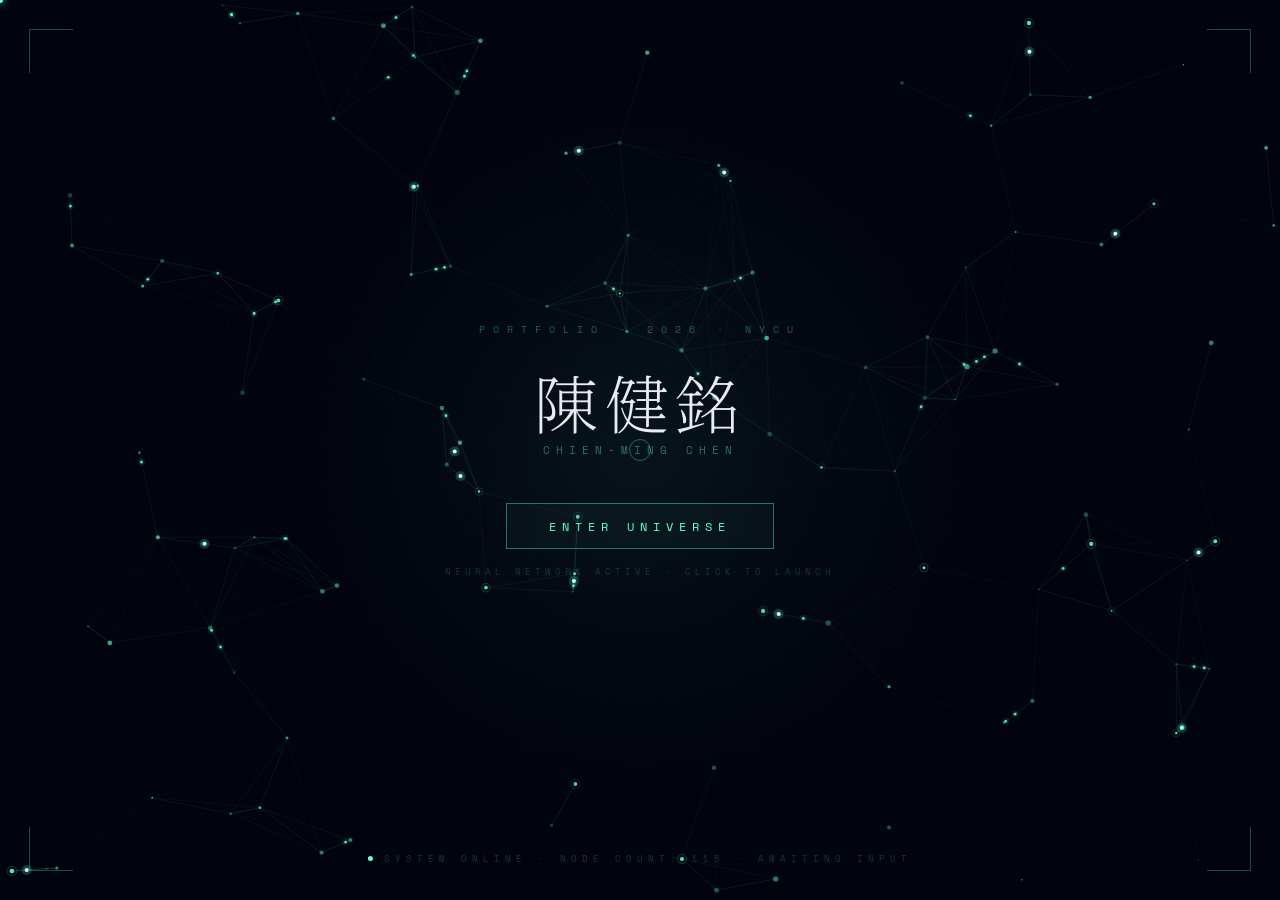
==== index.html @ 63088a88 "Add files via upload" ====
<!DOCTYPE html>
<html lang="zh-TW">
<head>
<meta charset="UTF-8">
<meta name="viewport" content="width=device-width, initial-scale=1.0">
<title>陳健銘 · Portfolio</title>
<link href="https://fonts.googleapis.com/css2?family=Noto+Serif+TC:wght@200;300;400&family=Space+Mono:wght@400;700&family=Noto+Sans+TC:wght@300;400;500&display=swap" rel="stylesheet">
<link rel="stylesheet" href="style.css">
</head>
<body>
<div id="cur"></div><div id="cur2"></div>

<!-- ══ NEURAL GRID LANDING ══ -->
<div id="landing">
  <canvas id="ng-canvas"></canvas>
  <div class="cor cor-tl"></div>
  <div class="cor cor-tr"></div>
  <div class="cor cor-bl"></div>
  <div class="cor cor-br"></div>
  <div id="landing-ui">
    <div id="lng-eyebrow">Portfolio · 2026 · NYCU</div>
    <div id="lng-name">陳健銘</div>
    <div id="lng-en">CHIEN-MING CHEN</div>
    <button id="lng-btn" onclick="startEntry()">
      <span class="lng-pulse"></span>
      <span class="lng-pulse"></span>
      ENTER UNIVERSE
    </button>
    <div id="lng-sub">NEURAL NETWORK ACTIVE · CLICK TO LAUNCH</div>
  </div>
  <div id="lng-status">
    <div id="lng-beacon"></div>
    <span id="lng-status-txt">SYSTEM ONLINE · NODE COUNT: <span id="lng-node-ct">0</span> · AWAITING INPUT</span>
  </div>
</div>

<!-- ══ ROCKET CANVAS (entry animation) ══ -->
<canvas id="rkt-canvas"></canvas>

<!-- z1: star/meteor bg -->
<canvas id="gc"></canvas>
<!-- z3: planet closeup left panel -->
<canvas id="pc"></canvas>
<!-- z4: content panel -->
<div id="panel">
  <div id="scroll-inner">

    <!-- 01 INTRO -->
    <div class="sec" data-sec="0">
      <span class="snum">01 / 06</span>
      <div class="stag rv s1">Hello, World</div>
      <div class="rv s1"><div class="intro-badge"><div class="intro-badge-dot"></div>NYCU · 數學建模與科學計算研究所</div></div>
      <h1 class="name-big rv s2">陳健銘</h1>
      <div class="rv s2"><p class="name-en">CHIEN-MING CHEN</p></div>
      <div class="rv s3">
        <div id="role-line"><span id="role-text"></span><span class="twcursor"></span></div>
        <p>數學建模研究者 · AI 工程師，深耕<span class="hi">科學計算</span>與<span class="hi">隨機過程</span>理論，善於將物理、生物與金融問題轉化為可計算的數學架構。</p>
        <div class="dv"></div>
        <p>現居 <span class="hi">台灣・新竹</span>，就讀國立陽明交通大學數學建模與科學計算研究所，目標融合數理與 AI 技術解決高影響力的複雜問題。</p>
      </div>
    </div>

    <!-- 02 EDUCATION -->
    <div class="sec" data-sec="1">
      <span class="snum">02 / 06</span>
      <div class="stag rv s1">Academic Journey</div>
      <h2 class="stitle rv s2">學歷</h2>
      <div class="rv s3">
        <div class="ei"><div class="eyr">2021 — 2025</div><div class="esc">國立臺東大學</div><div class="ede">應用數學系 · 學士</div></div>
        <div class="ei"><div class="eyr">2025 — 2027（就讀中）</div><div class="esc">國立陽明交通大學</div><div class="ede">數學建模與科學計算研究所 · 碩士</div></div>
      </div>
    </div>

    <!-- 03 SKILLS -->
    <div class="sec" data-sec="2">
      <span class="snum">03 / 06</span>
      <div class="stag rv s1">Skills & Expertise</div>
      <h2 class="stitle rv s2">專長</h2>
      <div class="rv s3">
        <div class="scat">程式語言 & 工具</div>
        <div class="sgr"><div class="sk">Python</div><div class="sk">NumPy</div><div class="sk">Matplotlib</div><div class="sk">Linux</div><div class="sk">LabelImg</div><div class="sk">YOLO</div></div>
        <div class="scat">數值分析 & 科學計算</div>
        <div class="sgr"><div class="sk">Numerical PDEs</div><div class="sk">Spectral Methods</div><div class="sk">FFT Solvers</div><div class="sk">FDM</div><div class="sk">RK4</div><div class="sk">MMS</div></div>
        <div class="scat">數學建模 & 分析</div>
        <div class="sgr"><div class="sk">Stochastic Processes</div><div class="sk">Linear Algebra</div><div class="sk">Algorithmic Analysis</div><div class="sk">數據分析</div></div>
      </div>
    </div>

    <!-- 04 PROJECTS -->
    <div class="sec sec-projects" data-sec="3">
      <span class="snum">04 / 06</span>
      <div class="stag rv s1">Research & Projects</div>
      <h2 class="stitle rv s2">專案實作</h2>
      <div class="rv s3">
        <div class="proj-grid">
          <div class="proj-card">
            <div class="proj-cat">科學計算</div>
            <div class="proj-title">非線性反應擴散方程求解器</div>
            <div class="proj-desc">自主編寫 Python 腳本，結合 FFT 與 RK4 實現高精度時空離散化模擬。導入 MMS 與網格收斂性分析，精準排除數值偽解，確保物理真實性。</div>
            <div class="proj-tags"><span class="proj-tag">Python</span><span class="proj-tag">FFT</span><span class="proj-tag">RK4</span><span class="proj-tag">Spectral Methods</span><span class="proj-tag">MMS</span></div>
          </div>
          <div class="proj-card">
            <div class="proj-cat">機率統計</div>
            <div class="proj-title">多維隨機漫步與預測模型</div>
            <div class="proj-desc">推導隨機過程之 Stopping Time 分布函數、期望值與變異數。成功應用於金融障礙選擇權定價，具備強大的隨機異常與統計分析即戰力。</div>
            <div class="proj-tags"><span class="proj-tag">Stochastic Processes</span><span class="proj-tag">NumPy</span><span class="proj-tag">Stopping Time</span><span class="proj-tag">Options Pricing</span></div>
          </div>
          <div class="proj-card">
            <div class="proj-cat">電腦視覺 · AI</div>
            <div class="proj-title">CV 訓練資料集自動化建構</div>
            <div class="proj-desc">撰寫自動化影像前處理腳本進行影格抽樣、圖像清洗與品質控管，以 LabelImg 建構符合 YOLO 格式的高品質標注資料集。</div>
            <div class="proj-tags"><span class="proj-tag">YOLO</span><span class="proj-tag">LabelImg</span><span class="proj-tag">Python</span><span class="proj-tag">Computer Vision</span></div>
          </div>
          <div class="proj-card">
            <div class="proj-cat">數值分析</div>
            <div class="proj-title">有限差分法 PDE 求解比較</div>
            <div class="proj-desc">系統性比較 FDM、Spectral Method 等數值方法在不同邊界條件下的精度與效率，建立誤差分析框架與收斂性報告。</div>
            <div class="proj-tags"><span class="proj-tag">FDM</span><span class="proj-tag">Spectral Methods</span><span class="proj-tag">Numerical PDEs</span><span class="proj-tag">Matplotlib</span></div>
          </div>
        </div>
      </div>
    </div>

    <!-- 05 EXPERIENCE -->
    <div class="sec" style="justify-content:flex-start;padding-top:3.5rem;padding-bottom:4rem;" data-sec="4">
      <span class="snum">05 / 06</span>
      <div class="stag rv s1">Work Experience</div>
      <h2 class="stitle rv s2">工作經歷</h2>
      <div class="rv s3">
        <div class="tl">
          <div class="tl-item">
            <div class="tl-dot"></div>
            <div class="tl-year">2025/09 — 2026/06</div>
            <div class="tl-role">AI Intern</div>
            <div class="tl-org">美商普維股份有限公司（LatticeWork）· 新竹竹北</div>
            <div class="tl-body">負責 CV 模型訓練之自動化影像前處理，撰寫 Python 腳本進行影格抽樣與圖像清洗；以 LabelImg 進行 Bounding Box 標註與 QA，建構符合 YOLO 格式的高品質訓練資料集。</div>
          </div>
          <div class="tl-item">
            <div class="tl-dot"></div>
            <div class="tl-year">2024/09 — 2025/02</div>
            <div class="tl-role">數學老師（線上家教）</div>
            <div class="tl-org">高教深耕計畫 · 教育部 · 台北大安區</div>
            <div class="tl-body">線上一對一教授國中數學，將複雜數理概念轉化為易懂的想法，培養學生邏輯思維與解題能力。</div>
          </div>
          <div class="tl-item">
            <div class="tl-dot"></div>
            <div class="tl-year">2023/09 — 2024/06</div>
            <div class="tl-role">微積分助教</div>
            <div class="tl-org">國立臺東大學 · 台東</div>
            <div class="tl-body">擔任學士班微積分助教，負責習題講解與課後輔導，協助學生掌握微積分核心概念。</div>
          </div>
          <div class="tl-item">
            <div class="tl-dot"></div>
            <div class="tl-year">2022/07 — 2022/09</div>
            <div class="tl-role">櫃檯接待人員</div>
            <div class="tl-org">第一銀行台東分行 · 台東</div>
            <div class="tl-body">負責銀行櫃檯內勤業務與客戶接待引導，保持高專注度，跨部門協作快速應變，優化客戶服務體驗。</div>
          </div>
        </div>
      </div>
    </div>

    <!-- 06 CONTACT -->
    <div class="sec sec-contact" data-sec="5">
      <span class="snum">06 / 06</span>
      <div class="stag rv s1">Get In Touch</div>
      <h2 class="stitle rv s2">Contact Me</h2>
      <div class="rv s3">
        <p>距離再遠，連結始終存在。歡迎透過以下方式聯繫。</p>
        <div class="cl">
          <a class="ci" href="mailto:jcm0621011@gmail.com"><div class="cic">✉</div><div><div class="clb">Email</div><div class="clv">jcm0621011@gmail.com</div></div></a>
          <a class="ci" href="tel:0968890783"><div class="cic">☎</div><div><div class="clb">Phone</div><div class="clv">0968-890-783</div></div></a>
          <a class="ci" href="#"><div class="cic" style="font-size:11px;font-weight:600">📍</div><div><div class="clb">Location</div><div class="clv">新竹縣市（希望工作地點）</div></div></a>
          <a class="ci" href="#"><div class="cic" style="font-size:10px;font-weight:700">役</div><div><div class="clb">役別 / 求職意願</div><div class="clv">未役 · 尋找研發替代役 / 實習</div></div></a>
        </div>
      </div>
    </div>

  </div>
</div>

<!-- z50: full-screen transition canvas -->
<canvas id="tc"></canvas>
<!-- HUD shown during transit -->
<div id="trans-hud">
  <div id="trans-dest">— NAVIGATING —</div>
  <div id="trans-prog-bar"><div id="trans-prog-fill"></div></div>
</div>

<div id="copy-toast">COPIED TO CLIPBOARD</div>
<div id="ptag">太陽 · Sun</div>
<div id="dots">
  <div class="dot on" data-i="0"></div>
  <div class="dot" data-i="1"></div>
  <div class="dot" data-i="2"></div>
  <div class="dot" data-i="3"></div>
  <div class="dot" data-i="4"></div>
  <div class="dot" data-i="5"></div>
</div>
<div id="shint"><div class="sa"></div><span>SCROLL</span></div>

<script src="main.js"></script>
</body>
</html>
---- style.css ----
*,*::before,*::after{margin:0;padding:0;box-sizing:border-box}
:root{
  --bg:#02040E;--accent:#64FFDA;--text:#E8EBF5;--muted:#8BA5C8;
  --border:rgba(100,255,218,0.16);--panel:rgba(6,12,30,0.92);
  --card-bg:rgba(255,255,255,0.04);--card-border:rgba(100,255,218,0.18);
  --hi-blue:#4FC3F7;--hi-green:#64FFDA;
}
html,body{width:100%;height:100%;overflow:hidden;background:var(--bg);color:var(--text);font-family:'Noto Sans TC',sans-serif;cursor:none}
#cur{position:fixed;width:6px;height:6px;background:var(--accent);border-radius:50%;pointer-events:none;z-index:9999;transform:translate(-50%,-50%);box-shadow:0 0 8px var(--accent)}
#cur2{position:fixed;width:22px;height:22px;border:1px solid var(--accent);border-radius:50%;pointer-events:none;z-index:9998;transform:translate(-50%,-50%);opacity:.35}

/* ════════════════════════════════════════
   NEURAL GRID LANDING
   ════════════════════════════════════════ */
#landing{position:fixed;inset:0;z-index:800;background:#02040E;display:flex;align-items:center;justify-content:center;cursor:none;transition:opacity 1s ease}
#landing.fade-out{opacity:0;pointer-events:none}
#ng-canvas{position:absolute;inset:0;width:100%;height:100%;pointer-events:none}
#landing-ui{position:relative;z-index:2;display:flex;flex-direction:column;align-items:center;text-align:center;pointer-events:none}
#lng-eyebrow{font-family:'Space Mono',monospace;font-size:.62rem;letter-spacing:8px;color:rgba(100,255,218,.35);margin-bottom:2rem;text-transform:uppercase}
#lng-name{font-family:'Noto Serif TC',serif;font-size:clamp(2.6rem,5vw,4.8rem);font-weight:200;color:#E8EBF5;letter-spacing:.1em;line-height:1;margin-bottom:.55rem}
#lng-en{font-family:'Space Mono',monospace;font-size:.7rem;letter-spacing:6px;color:rgba(100,255,218,.4);margin-bottom:2.8rem}
#lng-btn{pointer-events:all;position:relative;font-family:'Space Mono',monospace;font-size:.72rem;letter-spacing:6px;color:var(--accent);border:1px solid rgba(100,255,218,.4);padding:.85rem 2.6rem;background:rgba(100,255,218,.03);cursor:pointer;transition:all .3s;overflow:hidden}
#lng-btn::before{content:'';position:absolute;inset:0;background:rgba(100,255,218,.07);transform:scaleX(0);transform-origin:left;transition:transform .35s ease}
#lng-btn:hover::before{transform:scaleX(1)}
#lng-btn:hover{border-color:var(--accent);box-shadow:0 0 28px rgba(100,255,218,.15),0 0 60px rgba(100,255,218,.06)}
.lng-pulse{position:absolute;inset:-1px;border:1px solid var(--accent);opacity:0;animation:lp 2.6s ease-out infinite}
.lng-pulse:nth-child(2){animation-delay:.9s}
@keyframes lp{0%{transform:scale(1);opacity:.5}100%{transform:scale(1.7,2.4);opacity:0}}
#lng-sub{margin-top:1rem;font-family:'Space Mono',monospace;font-size:.58rem;letter-spacing:4px;color:rgba(100,255,218,.18);pointer-events:none}
#landing .cor{position:absolute;width:44px;height:44px;pointer-events:none}
#landing .cor-tl{top:1.8rem;left:1.8rem;border-top:1px solid rgba(100,255,218,.28);border-left:1px solid rgba(100,255,218,.28)}
#landing .cor-tr{top:1.8rem;right:1.8rem;border-top:1px solid rgba(100,255,218,.28);border-right:1px solid rgba(100,255,218,.28)}
#landing .cor-bl{bottom:1.8rem;left:1.8rem;border-bottom:1px solid rgba(100,255,218,.28);border-left:1px solid rgba(100,255,218,.28)}
#landing .cor-br{bottom:1.8rem;right:1.8rem;border-bottom:1px solid rgba(100,255,218,.28);border-right:1px solid rgba(100,255,218,.28)}
#lng-status{position:absolute;bottom:2.2rem;left:50%;transform:translateX(-50%);font-family:'Space Mono',monospace;font-size:.55rem;letter-spacing:5px;color:rgba(100,255,218,.2);display:flex;align-items:center;gap:.7rem;white-space:nowrap}
#lng-beacon{width:5px;height:5px;border-radius:50%;background:var(--accent);animation:lbpulse 2s ease infinite;flex-shrink:0}
@keyframes lbpulse{0%,100%{box-shadow:0 0 0 0 rgba(100,255,218,.5)}60%{box-shadow:0 0 0 5px rgba(100,255,218,0)}}
#rkt-canvas{position:fixed;inset:0;z-index:790;pointer-events:none;opacity:0;transition:opacity .2s}
#rkt-canvas.vis{opacity:1}

/* ── Background canvas (stars/meteors) ── */
#gc{position:fixed;inset:0;z-index:1;pointer-events:none}

/* ── Planet close-up canvas (left 30%) ── */
#pc{position:fixed;left:0;top:0;width:30%;height:100%;z-index:3;pointer-events:none}

/* ── TRANSITION CANVAS: full-screen, sits above everything during transit ── */
#tc{position:fixed;inset:0;z-index:50;pointer-events:none;opacity:0;transition:opacity .18s}
#tc.visible{opacity:1}

/* ── Right content panel ── */
#panel{position:fixed;left:30%;top:0;width:70%;height:100%;z-index:4;border-left:1px solid var(--border);background:linear-gradient(160deg,rgba(8,16,38,0.95) 0%,rgba(4,10,26,0.93) 60%,rgba(6,14,32,0.95) 100%);backdrop-filter:blur(24px);overflow:hidden;transition:opacity .35s}
#panel.hidden{opacity:0;pointer-events:none}
#scroll-inner{position:absolute;top:0;left:0;width:100%;will-change:transform}
.sec{width:100%;min-height:100vh;display:flex;flex-direction:column;justify-content:center;padding:4rem 4rem 3rem 3rem;position:relative}

/* content reveal */
.rv{opacity:0;transform:translateY(26px);transition:opacity .65s ease,transform .65s ease}
.rv.in{opacity:1;transform:none}
.s1{transition-delay:.08s}.s2{transition-delay:.22s}.s3{transition-delay:.38s}.s4{transition-delay:.54s}

.stag{font-family:'Space Mono',monospace;font-size:10px;letter-spacing:4px;color:var(--accent);text-transform:uppercase;margin-bottom:.9rem}
.stitle{font-family:'Noto Serif TC',serif;font-size:clamp(2rem,3.3vw,3rem);font-weight:200;line-height:1.2;margin-bottom:1.1rem}
.snum{position:absolute;top:2rem;right:2.5rem;font-family:'Space Mono',monospace;font-size:11px;color:rgba(100,255,218,.16);letter-spacing:2px}
p{font-size:.93rem;line-height:2.0;color:rgba(232,235,245,.78)}
.hi{color:var(--accent)}
.dv{width:40px;height:1px;background:var(--accent);opacity:.45;margin:1.4rem 0}

.ei{border-left:2px solid var(--border);padding:.85rem 0 .85rem 1.4rem;margin-bottom:1.2rem;position:relative}
.ei::before{content:'';position:absolute;left:-5px;top:1.05rem;width:8px;height:8px;border-radius:50%;background:var(--accent);box-shadow:0 0 6px var(--accent)}
.eyr{font-family:'Space Mono',monospace;font-size:10px;color:var(--accent);letter-spacing:2px;margin-bottom:.25rem}
.esc{font-size:1rem;font-weight:500;margin-bottom:.18rem}
.ede{font-size:.84rem;color:var(--muted)}

.scat{font-family:'Space Mono',monospace;font-size:10px;letter-spacing:3px;color:var(--muted);text-transform:uppercase;margin:1.3rem 0 .55rem}
.scat:first-child{margin-top:0}
.sgr{display:flex;flex-wrap:wrap;gap:.45rem}
.sk{padding:.32rem .85rem;border:1px solid var(--border);font-family:'Space Mono',monospace;font-size:11px;color:var(--muted);letter-spacing:1px;transition:all .22s;background:rgba(100,255,218,.018)}
.sk:hover{border-color:var(--accent);color:var(--accent);background:rgba(100,255,218,.06)}

.wk{padding:1.2rem 1.35rem;border:1px solid var(--border);margin-bottom:.9rem;background:rgba(100,255,218,.012);transition:all .22s}
.wk:hover{border-color:rgba(100,255,218,.32);transform:translateX(4px)}
.whd{display:flex;justify-content:space-between;align-items:flex-start;margin-bottom:.28rem}
.wtl{font-size:.98rem;font-weight:500}
.wpr{font-family:'Space Mono',monospace;font-size:10px;color:var(--accent);letter-spacing:1px}
.wco{font-size:.83rem;color:var(--muted);margin-bottom:.55rem}
.wde{font-size:.87rem;line-height:1.68;color:rgba(232,235,245,.58)}

.cl{display:flex;flex-direction:column;gap:.5rem;margin-top:.8rem}
.sec-contact .stitle{font-size:clamp(1.6rem,2.6vw,2.4rem);margin-bottom:.7rem}
.sec-contact .cl{gap:.4rem;margin-top:.6rem}
.sec-contact .ci{padding:.75rem 1.1rem}
.sec-contact p{line-height:1.7}
.ci{display:flex;align-items:center;gap:1.15rem;padding:1rem 1.35rem;border:1px solid var(--border);text-decoration:none;color:var(--text);transition:all .28s;background:rgba(100,255,218,.012)}
.ci:hover{border-color:var(--accent);transform:translateX(6px);background:rgba(100,255,218,.05)}
.cic{width:36px;height:36px;border:1px solid var(--border);border-radius:50%;display:flex;align-items:center;justify-content:center;font-size:15px;color:var(--accent);flex-shrink:0}
.clb{font-family:'Space Mono',monospace;font-size:9px;letter-spacing:3px;color:var(--muted);margin-bottom:2px}
.clv{font-size:.88rem}

#dots{position:fixed;bottom:2rem;left:50%;transform:translateX(-50%);display:flex;gap:.85rem;z-index:200;align-items:center}
.dot{width:7px;height:7px;border-radius:50%;border:1px solid var(--muted);cursor:pointer;transition:all .3s}
.dot.on{background:var(--accent);border-color:var(--accent);box-shadow:0 0 7px var(--accent);width:20px;border-radius:3px}

#ptag{position:fixed;left:0;bottom:3.2rem;width:30%;text-align:center;z-index:10;pointer-events:none;font-family:'Space Mono',monospace;font-size:10px;letter-spacing:4px;color:var(--muted);text-transform:uppercase;transition:opacity .35s}

#shint{position:fixed;right:2rem;bottom:2.5rem;display:flex;flex-direction:column;align-items:center;gap:.38rem;opacity:.38;z-index:200;transition:opacity .4s}
#shint span{font-family:'Space Mono',monospace;font-size:9px;letter-spacing:2px;color:var(--muted);writing-mode:vertical-rl}
.sa{width:1px;height:34px;background:linear-gradient(to bottom,transparent,var(--muted));animation:sp 1.6s ease infinite}
@keyframes sp{0%,100%{opacity:.2;transform:scaleY(.6)}50%{opacity:.7;transform:scaleY(1)}}

.name-big{font-family:'Noto Serif TC',serif;font-size:clamp(2.8rem,4.8vw,4.6rem);font-weight:200;letter-spacing:.04em;line-height:1.05}
.name-en{font-family:'Space Mono',monospace;font-size:.78rem;color:var(--muted);letter-spacing:4px;margin-top:.38rem;margin-bottom:1.8rem}

/* ── Projects section: fit cards within 100vh ── */
.sec-projects{justify-content:center;padding-top:3rem;padding-bottom:3rem}
.sec-projects .stitle{margin-bottom:.75rem}
.sec-projects .stag{margin-bottom:.55rem}


.sec-contact{padding:3.5rem 4rem 5rem 3rem;justify-content:flex-start;overflow:visible;min-height:100vh}

/* Terminal input row */
#msg-form{display:flex;gap:.6rem;margin-top:.9rem;align-items:stretch}
#msg-input{flex:1;background:rgba(100,255,218,.04);border:1px solid var(--border);color:var(--text);font-family:'Space Mono',monospace;font-size:.82rem;padding:.65rem 1rem;outline:none;transition:border-color .22s;caret-color:var(--accent)}
#msg-input:focus{border-color:rgba(100,255,218,.55)}
#msg-input::placeholder{color:var(--muted);opacity:.5}
#msg-send{padding:.65rem 1.3rem;background:transparent;border:1px solid var(--border);color:var(--accent);font-family:'Space Mono',monospace;font-size:.78rem;letter-spacing:2px;cursor:pointer;transition:all .22s;white-space:nowrap}
#msg-send:hover{background:rgba(100,255,218,.08);border-color:var(--accent)}
#msg-send:active{transform:scale(.97)}

/* Terminal log */
#msg-log{margin-top:.7rem;height:5.5rem;overflow-y:auto;display:flex;flex-direction:column;gap:.28rem;scrollbar-width:thin;scrollbar-color:var(--border) transparent}
.msg-line{font-family:'Space Mono',monospace;font-size:.75rem;line-height:1.5;display:flex;gap:.5rem}
.msg-line .pf{color:var(--accent);opacity:.7;flex-shrink:0}
.msg-line .ms{color:rgba(232,235,245,.55)}
.msg-line.sys .ms{color:rgba(100,255,218,.5)}
.msg-line.err .ms{color:rgba(255,100,100,.55)}

/* Contact cards */
.ci2{display:flex;align-items:center;gap:1rem;padding:.85rem 1.15rem;border:1px solid var(--border);text-decoration:none;color:var(--text);transition:all .3s;background:rgba(100,255,218,.012);position:relative;overflow:hidden;cursor:pointer}
.ci2::after{content:'';position:absolute;inset:0;background:linear-gradient(90deg,transparent,rgba(100,255,218,.06),transparent);transform:translateX(-100%);transition:transform .5s}
.ci2:hover::after{transform:translateX(100%)}
.ci2:hover{border-color:rgba(100,255,218,.5);background:rgba(100,255,218,.04)}
.ci2:hover .ci2-icon{border-color:var(--accent);box-shadow:0 0 12px rgba(100,255,218,.3);transform:rotate(5deg) scale(1.08)}
.ci2:hover .ci2-copy{opacity:1}
.ci2-icon{width:38px;height:38px;border:1px solid var(--border);border-radius:50%;display:flex;align-items:center;justify-content:center;font-size:14px;color:var(--accent);flex-shrink:0;transition:all .3s}
.ci2-body{flex:1;min-width:0}
.ci2-label{font-family:'Space Mono',monospace;font-size:9px;letter-spacing:3px;color:var(--muted);margin-bottom:2px}
.ci2-value{font-size:.86rem;white-space:nowrap;overflow:hidden;text-overflow:ellipsis}
.ci2-copy{opacity:0;font-family:'Space Mono',monospace;font-size:9px;letter-spacing:2px;color:var(--accent);transition:opacity .2s;flex-shrink:0}
.ci2.copied{border-color:var(--accent);background:rgba(100,255,218,.08)}
.ci2.copied .ci2-copy{opacity:1;color:var(--accent)}

/* status beacon */
#status-row{display:flex;align-items:center;gap:.6rem;margin:.55rem 0 .8rem}
.beacon{width:7px;height:7px;border-radius:50%;background:var(--accent);animation:bpulse 2s ease infinite;flex-shrink:0}
@keyframes bpulse{0%,100%{box-shadow:0 0 0 0 rgba(100,255,218,.5)}60%{box-shadow:0 0 0 6px rgba(100,255,218,0)}}
#status-txt{font-family:'Space Mono',monospace;font-size:10px;letter-spacing:3px;color:var(--muted)}

/* typewriter cursor */
.twcursor{display:inline-block;width:2px;height:.9em;background:var(--accent);margin-left:2px;animation:blink .75s step-end infinite;vertical-align:middle}
@keyframes blink{0%,100%{opacity:1}50%{opacity:0}}

/* ── Skill tag active state ── */
.sk.active{border-color:var(--accent);color:var(--accent);background:rgba(100,255,218,.12);box-shadow:0 0 8px rgba(100,255,218,.18)}

/* ── Work item expand ── */
.wk{cursor:pointer}
.wk .wde{max-height:0;overflow:hidden;opacity:0;transition:max-height .38s ease,opacity .3s ease,margin-top .3s ease;margin-top:0}
.wk.open .wde{max-height:8rem;opacity:1;margin-top:.55rem}
.wk .wex{font-family:'Space Mono',monospace;font-size:9px;letter-spacing:2px;color:var(--muted);margin-top:.3rem;transition:color .2s}
.wk:hover .wex,.wk.open .wex{color:var(--accent)}
.wk.open{border-color:rgba(100,255,218,.28);background:rgba(100,255,218,.03)}
.wex-arrow{display:inline-block;transition:transform .3s}
.wk.open .wex-arrow{transform:rotate(90deg)}

/* ── Contact copy toast ── */
#copy-toast{position:fixed;bottom:3.5rem;left:50%;transform:translateX(-50%) translateY(6px);background:rgba(100,255,218,.12);border:1px solid var(--accent);font-family:'Space Mono',monospace;font-size:10px;letter-spacing:3px;color:var(--accent);padding:.45rem 1.2rem;opacity:0;transition:opacity .25s,transform .25s;pointer-events:none;z-index:300;backdrop-filter:blur(8px)}
#copy-toast.show{opacity:1;transform:translateX(-50%) translateY(0)}

/* ── Typewriter role line ── */
#role-line{font-family:'Space Mono',monospace;font-size:.78rem;color:var(--accent);letter-spacing:2px;min-height:1.2em;margin-bottom:.6rem}

/* ── Project Cards ── */
.proj-grid{display:grid;grid-template-columns:1fr 1fr;gap:.7rem;margin-top:.5rem;position:relative}
.proj-card{
  background:rgba(255,255,255,0.042);border:1px solid var(--card-border);border-radius:10px;
  padding:.85rem 1rem;position:relative;overflow:hidden;cursor:default;
  transition:border-color .32s,box-shadow .32s,opacity .32s;
}
/* shimmer overlay */
.proj-card::before{content:'';position:absolute;inset:0;background:linear-gradient(135deg,rgba(100,255,218,.05) 0%,transparent 60%);opacity:0;transition:opacity .32s;border-radius:10px;pointer-events:none}

/* ── Expanded card (JS adds .proj-expanded) ── */
.proj-card.proj-expanded{
  z-index:20;
  border-color:rgba(100,255,218,.55);
  box-shadow:0 0 0 1px rgba(100,255,218,.2),0 18px 60px rgba(100,255,218,.12),0 4px 20px rgba(0,0,0,.6);
  background:rgba(6,16,38,0.97);
  overflow:visible;
  padding:1.15rem 1.25rem;
}
.proj-card.proj-expanded::before{opacity:1}

/* dim siblings when one is expanded */
.proj-grid.has-expanded .proj-card:not(.proj-expanded){
  opacity:.28;pointer-events:none;
}

.proj-cat{font-family:'Space Mono',monospace;font-size:9px;letter-spacing:3px;color:var(--accent);opacity:.7;text-transform:uppercase;margin-bottom:.3rem}
.proj-title{font-size:.93rem;font-weight:500;color:var(--text);margin-bottom:.3rem;line-height:1.28}
.proj-desc{font-size:.78rem;line-height:1.62;color:rgba(232,235,245,.6);margin-bottom:.5rem}
.proj-tags{display:flex;flex-wrap:wrap;gap:.28rem}
.proj-tag{font-family:'Space Mono',monospace;font-size:9px;letter-spacing:1px;padding:.18rem .55rem;border:1px solid rgba(100,255,218,.22);color:var(--accent);border-radius:3px;background:rgba(100,255,218,.04)}

/* ── Timeline (Experience) ── */
.tl{position:relative;padding-left:2rem;margin-top:.5rem}
.tl::before{content:'';position:absolute;left:0;top:.6rem;bottom:.6rem;width:1px;background:linear-gradient(to bottom,var(--accent),rgba(100,255,218,.12))}
.tl-item{position:relative;margin-bottom:1.1rem}
.tl-item:last-child{margin-bottom:0}
.tl-dot{position:absolute;left:-2rem;top:.62rem;width:9px;height:9px;border-radius:50%;background:var(--accent);box-shadow:0 0 10px rgba(100,255,218,.5);transform:translateX(-4px)}
.tl-year{font-family:'Space Mono',monospace;font-size:9px;letter-spacing:2px;color:var(--accent);margin-bottom:.15rem}
.tl-role{font-size:.95rem;font-weight:500;color:var(--text);margin-bottom:.08rem}
.tl-org{font-size:.82rem;color:var(--muted);margin-bottom:.28rem}
.tl-body{font-size:.82rem;line-height:1.65;color:rgba(232,235,245,.55);max-height:0;overflow:hidden;transition:max-height .4s ease,opacity .3s ease;opacity:0}
.tl-item:hover .tl-body,.tl-item.open .tl-body{max-height:8rem;opacity:1}
.tl-item:hover .tl-dot{box-shadow:0 0 16px rgba(100,255,218,.75)}

/* ── Intro subtitle badge ── */
.intro-badge{display:inline-flex;align-items:center;gap:.5rem;background:rgba(100,255,218,.06);border:1px solid rgba(100,255,218,.18);border-radius:20px;padding:.3rem .9rem;font-family:'Space Mono',monospace;font-size:.62rem;letter-spacing:2px;color:rgba(100,255,218,.7);margin-bottom:1.2rem}
.intro-badge-dot{width:5px;height:5px;border-radius:50%;background:var(--accent);animation:bpulse 2s ease infinite;flex-shrink:0}

#trans-hud{position:fixed;inset:0;z-index:51;pointer-events:none;display:flex;flex-direction:column;align-items:center;justify-content:flex-end;padding-bottom:3.5rem;opacity:0;transition:opacity .3s}
#trans-hud.visible{opacity:1}
#trans-dest{font-family:'Space Mono',monospace;font-size:11px;letter-spacing:6px;color:var(--accent);text-transform:uppercase;margin-bottom:.5rem;opacity:.7}
#trans-prog-bar{width:140px;height:1px;background:rgba(100,255,218,.15);position:relative;overflow:visible}
#trans-prog-fill{position:absolute;left:0;top:0;height:1px;background:var(--accent);width:0%;transition:none;box-shadow:0 0 6px var(--accent)}
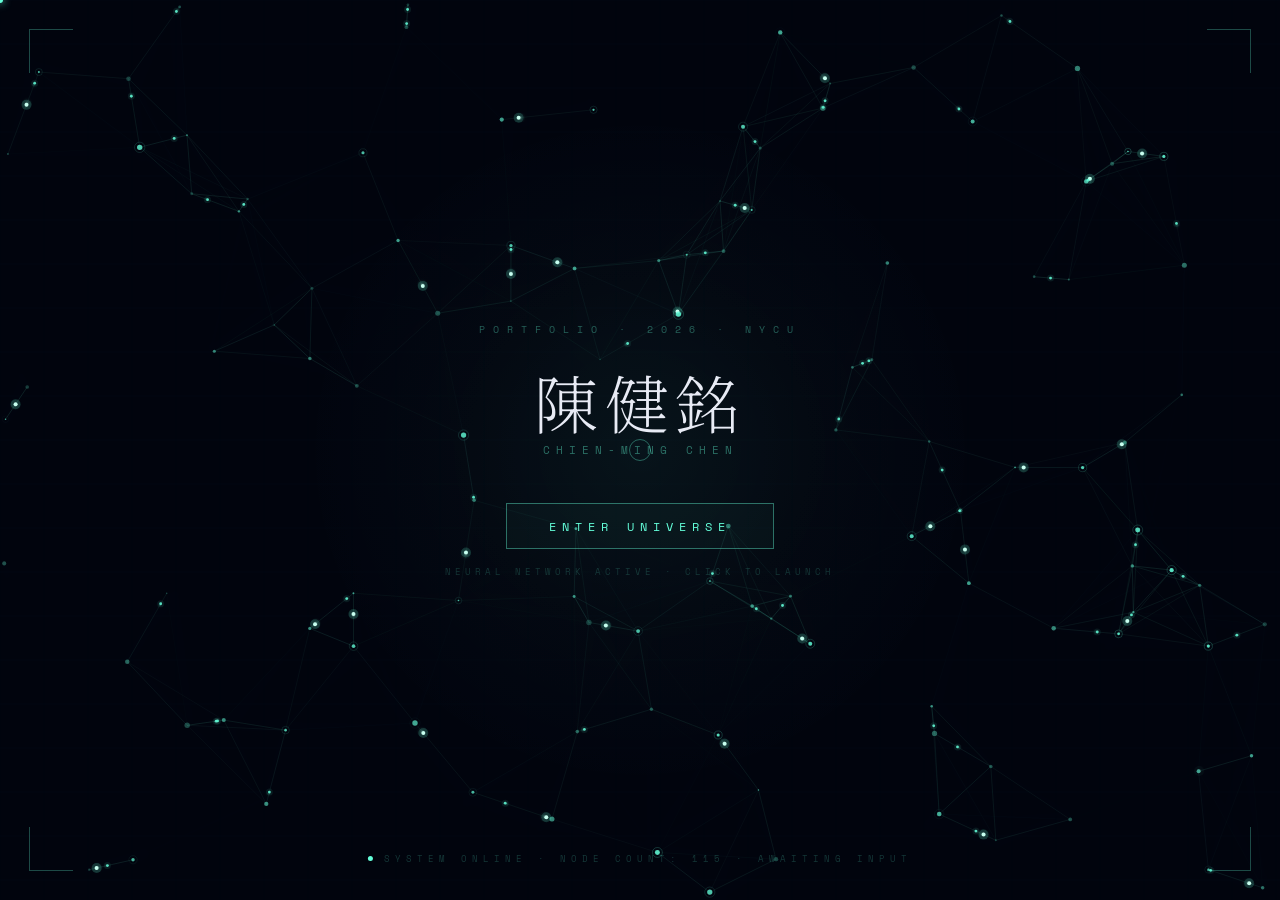
==== commit 5bbec65b: "Update index.html" ====
--- a/index.html
+++ b/index.html
@@ -3,6 +3,7 @@
 <head>
 <meta charset="UTF-8">
 <meta name="viewport" content="width=device-width, initial-scale=1.0">
+  <link rel="icon" href="earth_icon.svg" type="image/png/svg" />
 <title>陳健銘 · Portfolio</title>
 <link href="https://fonts.googleapis.com/css2?family=Noto+Serif+TC:wght@200;300;400&family=Space+Mono:wght@400;700&family=Noto+Sans+TC:wght@300;400;500&display=swap" rel="stylesheet">
 <link rel="stylesheet" href="style.css">
@@ -78,7 +79,7 @@
       <h2 class="stitle rv s2">專長</h2>
       <div class="rv s3">
         <div class="scat">程式語言 & 工具</div>
-        <div class="sgr"><div class="sk">Python</div><div class="sk">NumPy</div><div class="sk">Matplotlib</div><div class="sk">Linux</div><div class="sk">LabelImg</div><div class="sk">YOLO</div></div>
+        <div class="sgr"><div class="sk">Python</div><div class="sk">Html</div><div class="sk">css</div><div class="sk">NumPy</div><div class="sk">Matplotlib</div><div class="sk">Linux</div><div class="sk">LabelImg</div><div class="sk">YOLO</div></div>
         <div class="scat">數值分析 & 科學計算</div>
         <div class="sgr"><div class="sk">Numerical PDEs</div><div class="sk">Spectral Methods</div><div class="sk">FFT Solvers</div><div class="sk">FDM</div><div class="sk">RK4</div><div class="sk">MMS</div></div>
         <div class="scat">數學建模 & 分析</div>
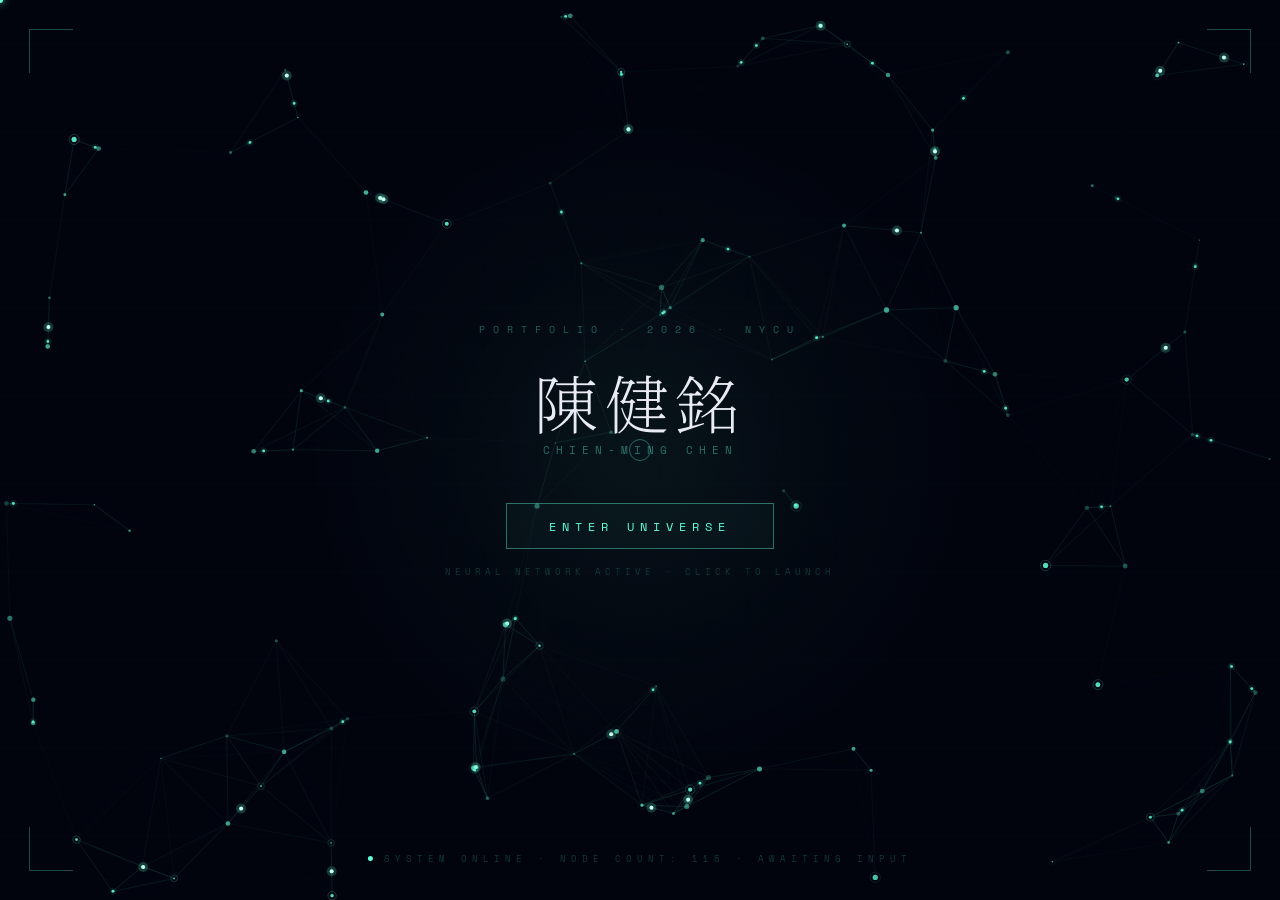
==== commit 8b257d2e: "Update index.html" ====
--- a/index.html
+++ b/index.html
@@ -55,7 +55,7 @@
       <div class="rv s2"><p class="name-en">CHIEN-MING CHEN</p></div>
       <div class="rv s3">
         <div id="role-line"><span id="role-text"></span><span class="twcursor"></span></div>
-        <p>數學建模研究者 · AI 工程師，深耕<span class="hi">科學計算</span>與<span class="hi">隨機過程</span>理論，善於將物理、生物與金融問題轉化為可計算的數學架構。</p>
+        <p>數學建模研究者 · AI 學習者，深耕<span class="hi">科學計算</span>與<span class="hi">隨機過程</span>理論，善於將物理、生物等問題轉化為可計算的數學架構。</p>
         <div class="dv"></div>
         <p>現居 <span class="hi">台灣・新竹</span>，就讀國立陽明交通大學數學建模與科學計算研究所，目標融合數理與 AI 技術解決高影響力的複雜問題。</p>
       </div>
@@ -129,6 +129,13 @@
       <h2 class="stitle rv s2">工作經歷</h2>
       <div class="rv s3">
         <div class="tl">
+          <div class="tl-item">
+            <div class="tl-dot"></div>
+            <div class="tl-year">2025/09 — 2022/06</div>
+            <div class="tl-role">微積分助教</div>
+            <div class="tl-org">國立陽明交通大學</div>
+            <div class="tl-body">負責批改試卷與作業以及教授安排之庶務</div>
+          </div>
           <div class="tl-item">
             <div class="tl-dot"></div>
             <div class="tl-year">2025/09 — 2026/06</div>
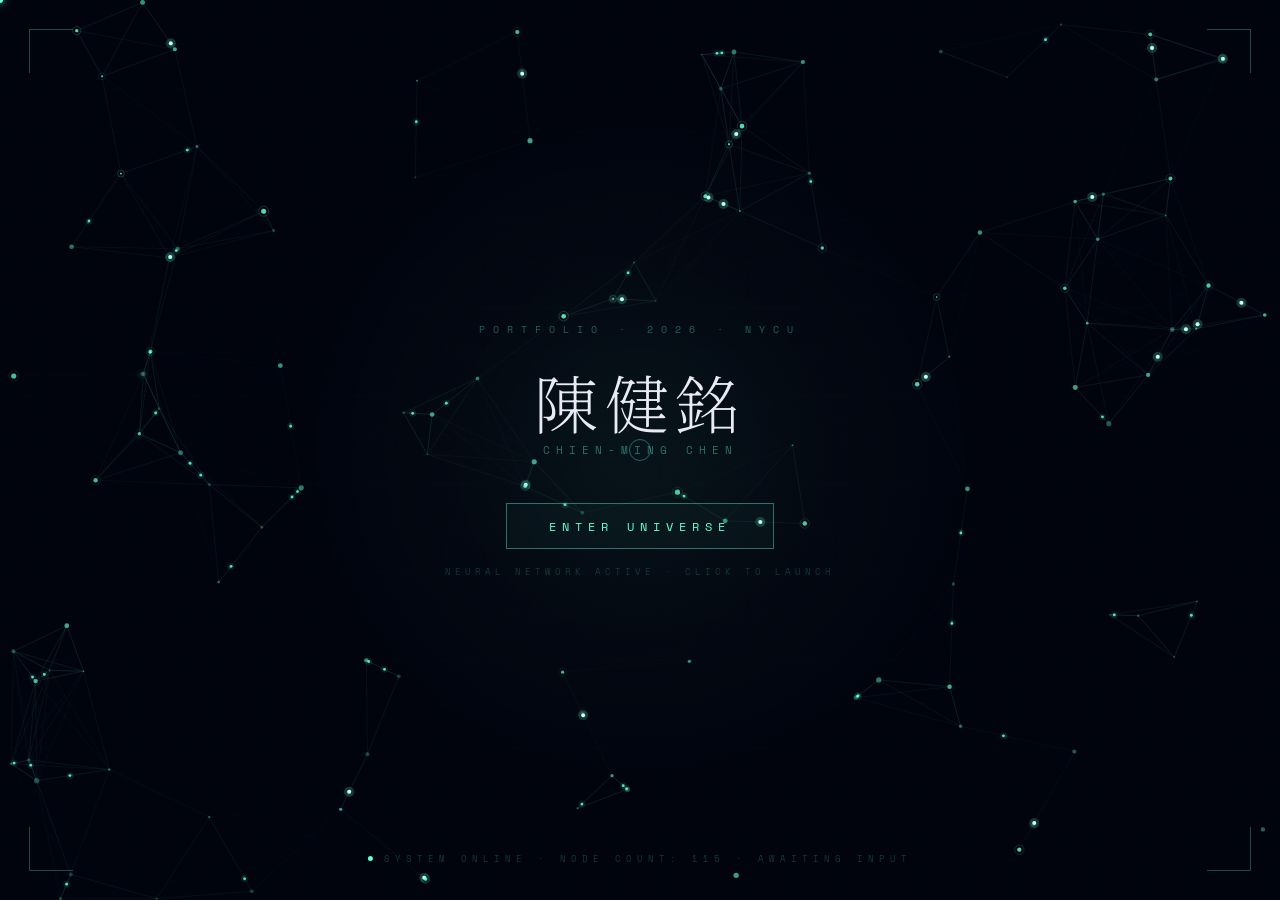
==== commit 108f31f4: "Update index.html" ====
--- a/index.html
+++ b/index.html
@@ -131,7 +131,7 @@
         <div class="tl">
           <div class="tl-item">
             <div class="tl-dot"></div>
-            <div class="tl-year">2025/09 — 2022/06</div>
+            <div class="tl-year">2025/09 — 2026/06</div>
             <div class="tl-role">微積分助教</div>
             <div class="tl-org">國立陽明交通大學</div>
             <div class="tl-body">負責批改試卷與作業以及教授安排之庶務</div>
